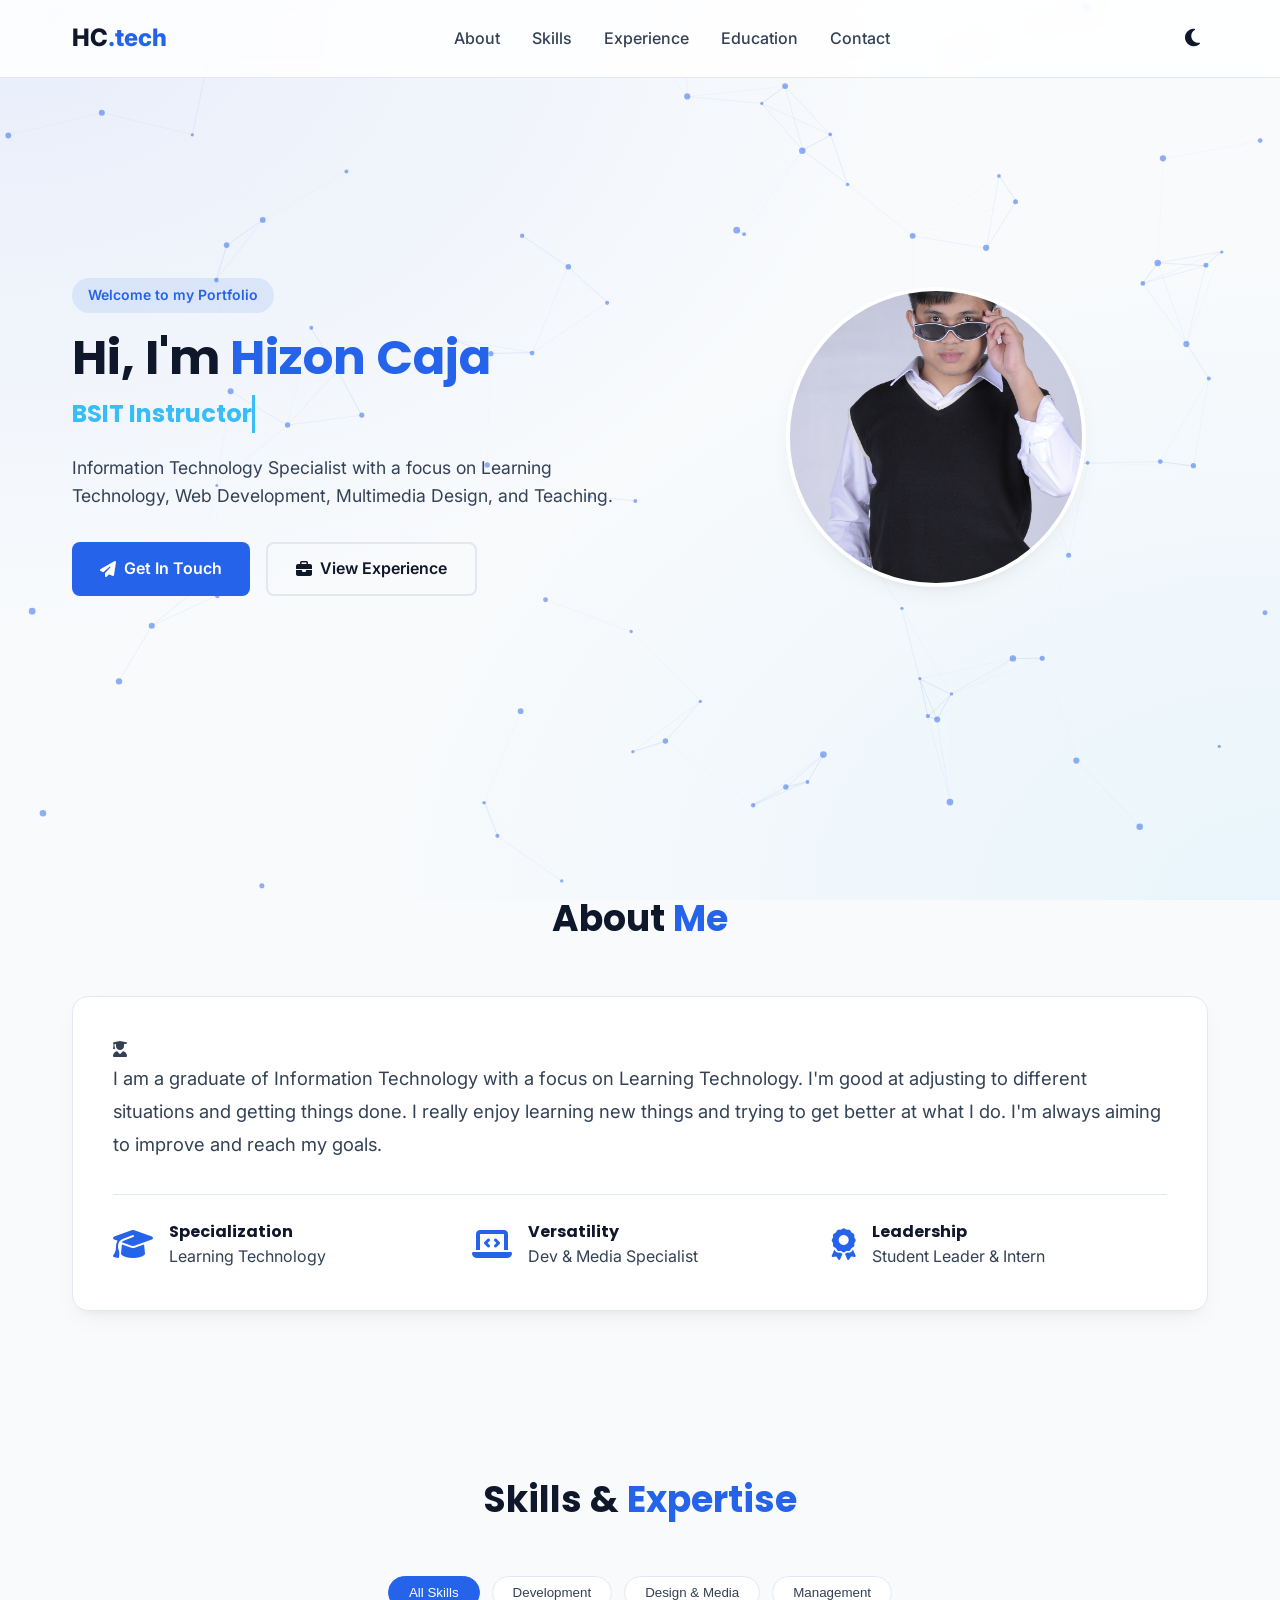
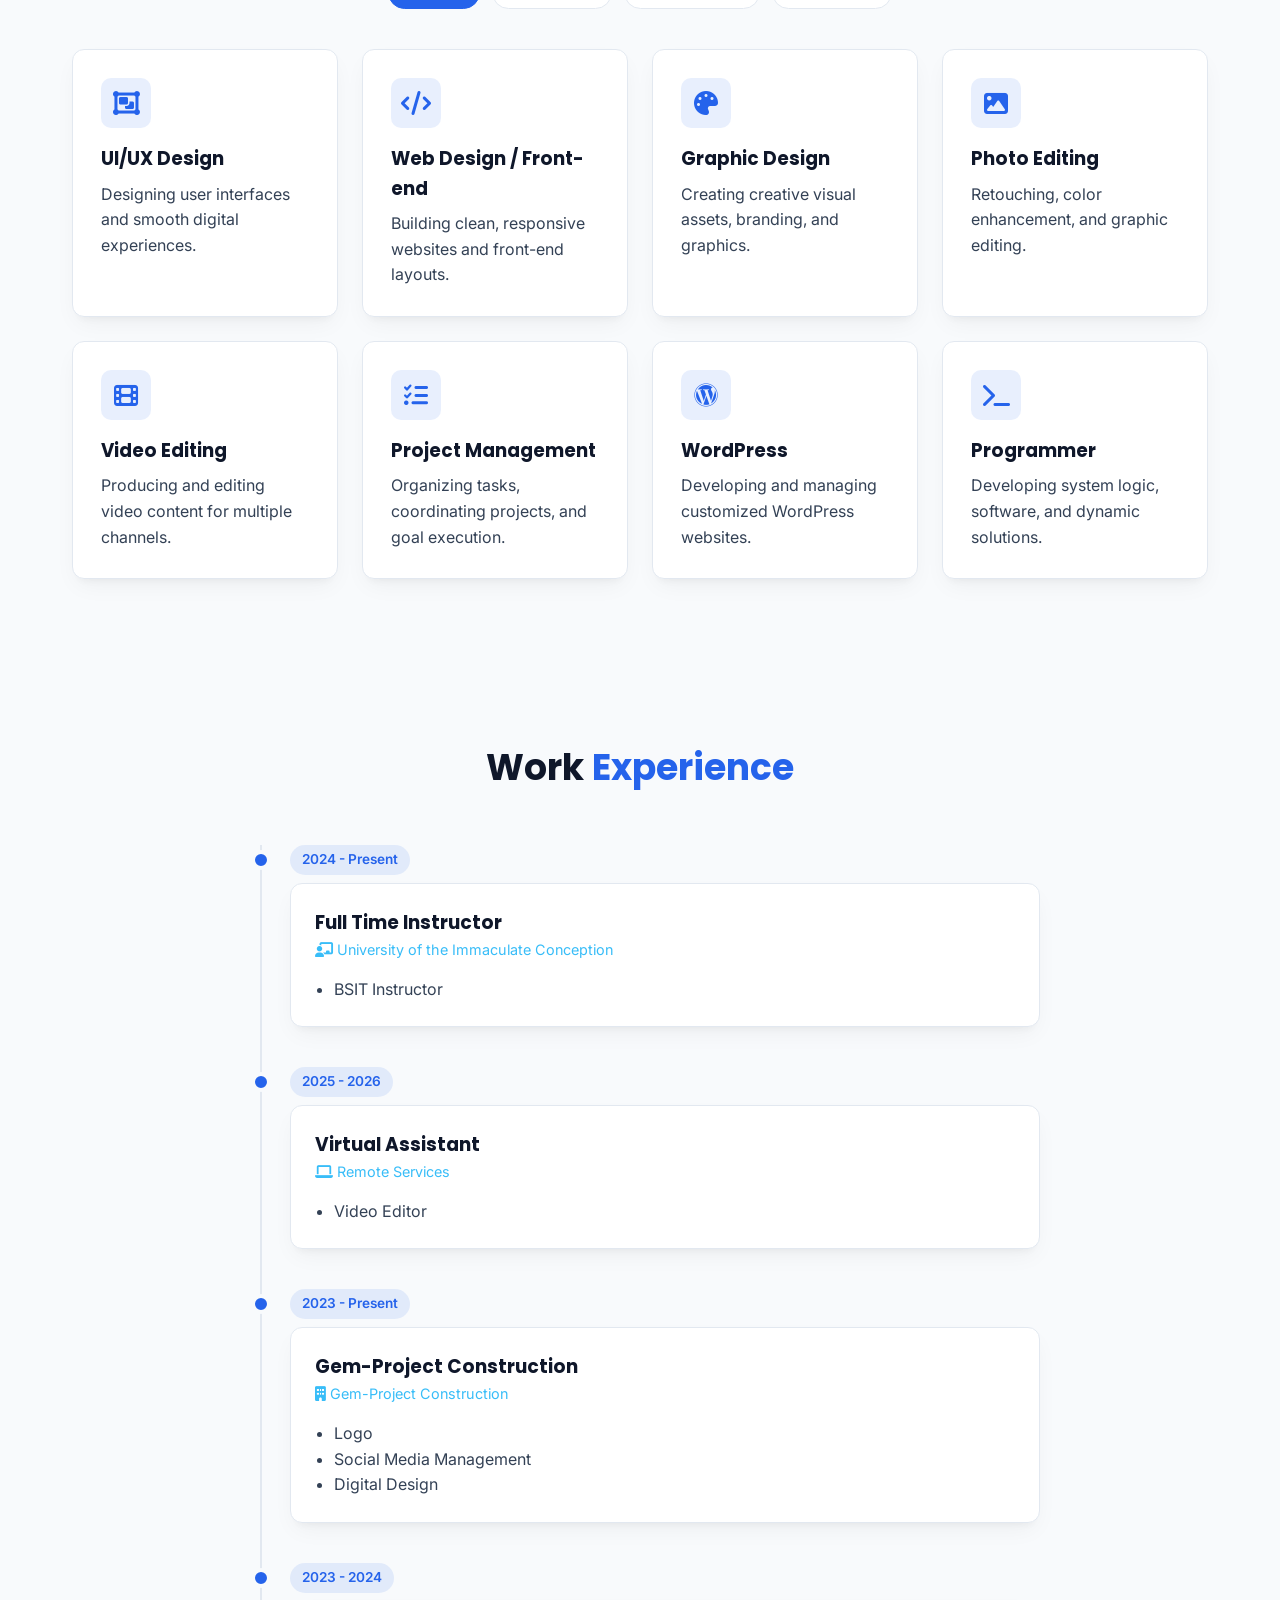
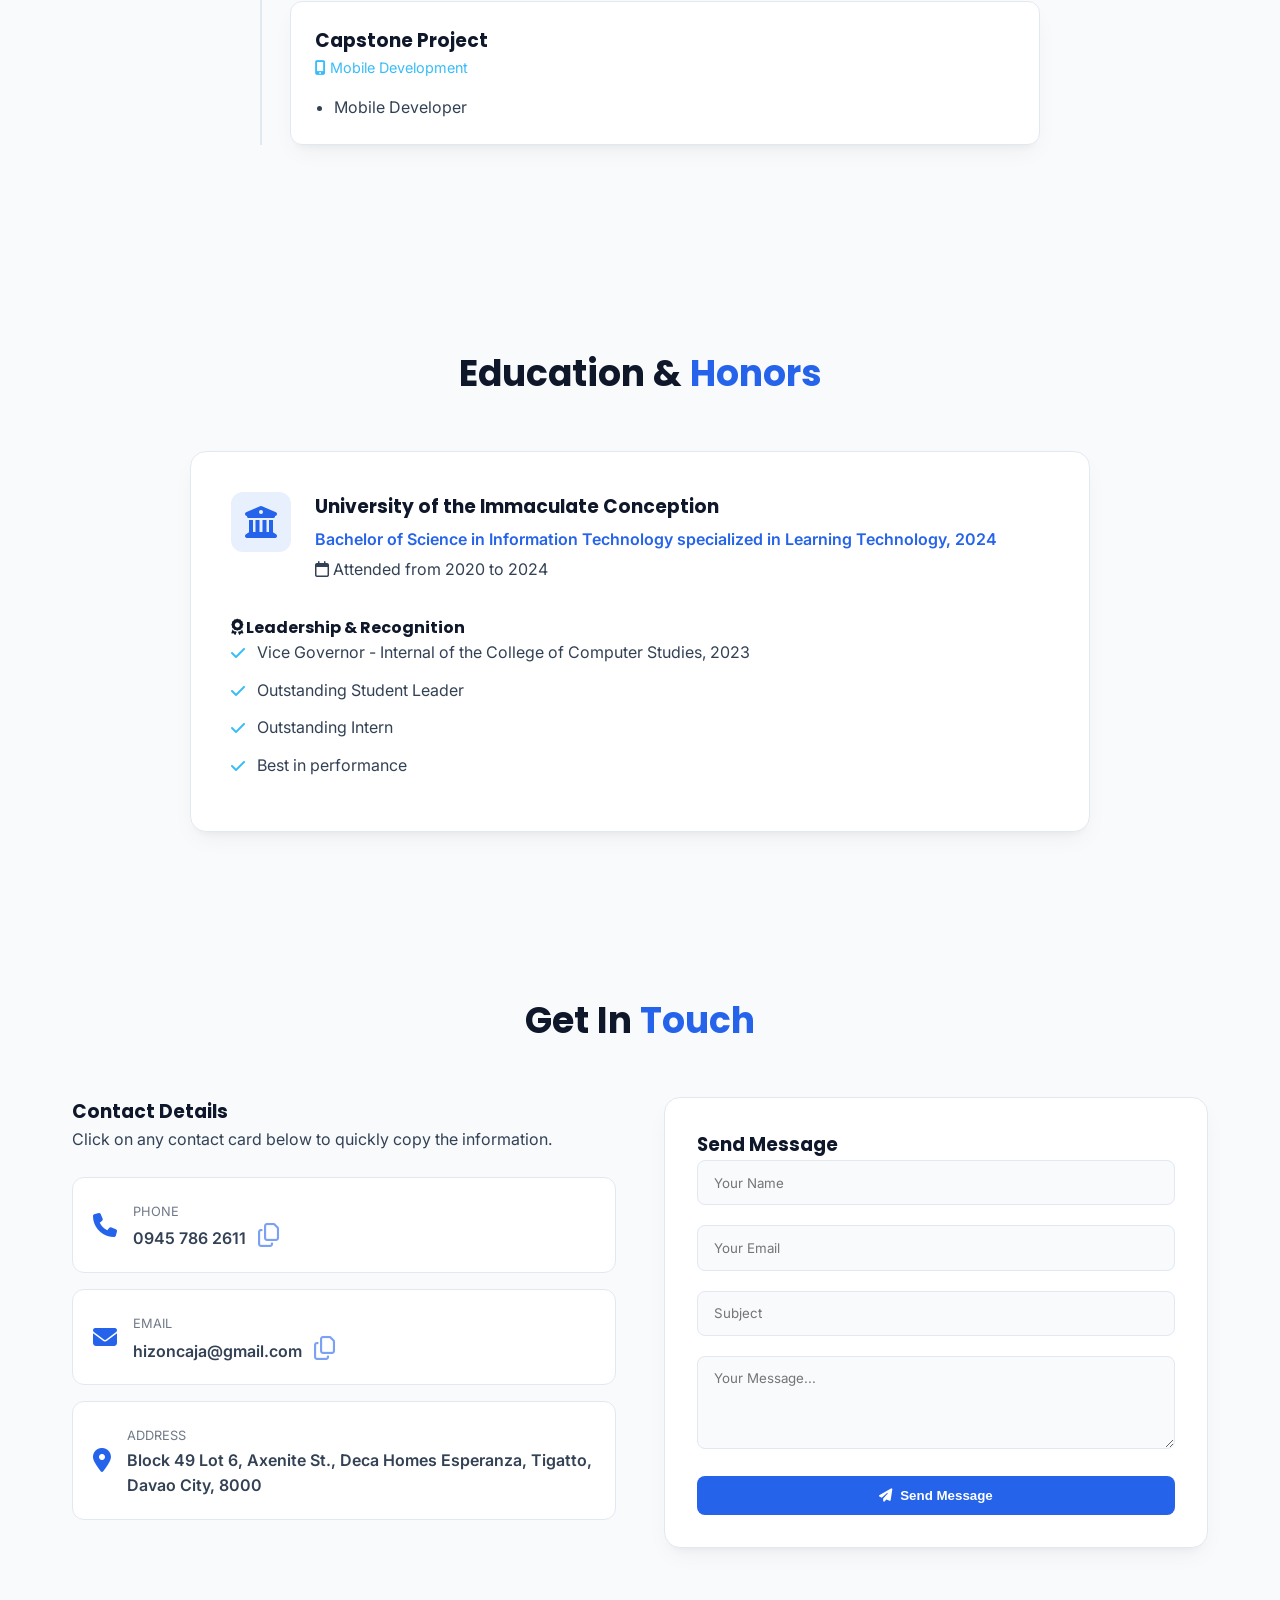
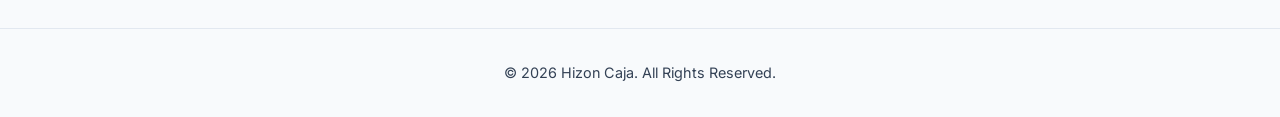
==== index.html @ 7aa52e42 "Rename portfolio.html to index.html" ====
<!DOCTYPE html>
<html lang="en">
<head>
  <meta charset="UTF-8">
  <meta name="viewport" content="width=device-width, initial-scale=1.0">
  <title>Hizon Caja | Information Technology Portfolio</title>
  <link rel="stylesheet" href="style.css">
  <!-- Google Fonts -->
  <link rel="preconnect" href="https://fonts.googleapis.com">
  <link rel="preconnect" href="https://fonts.gstatic.com" crossorigin>
  <link href="https://fonts.googleapis.com/css2?family=Inter:wght@300;400;500;600;700;800&family=Poppins:wght@400;600;700&display=swap" rel="stylesheet">
  <!-- FontAwesome Icons -->
  <link rel="stylesheet" href="https://cdnjs.cloudflare.com/ajax/libs/font-awesome/6.4.0/css/all.min.css">
</head>
<body class="light-theme">

  <!-- Interactive Canvas Background -->
  <canvas id="bg-canvas"></canvas>

  <!-- Navigation Bar -->
  <header class="navbar">
    <div class="nav-container">
      <a href="#hero" class="logo">HC<span>.tech</span></a>
      <nav class="nav-links" id="nav-links">
        <a href="#about" class="nav-link">About</a>
        <a href="#skills" class="nav-link">Skills</a>
        <a href="#experience" class="nav-link">Experience</a>
        <a href="#education" class="nav-link">Education</a>
        <a href="#contact" class="nav-link">Contact</a>
      </nav>
      <div class="nav-actions">
        <button id="theme-toggle" class="theme-btn" aria-label="Toggle Dark/Light Mode">
          <i class="fa-solid fa-moon"></i>
        </button>
        <button id="hamburger" class="hamburger" aria-label="Toggle Menu">
          <i class="fa-solid fa-bars"></i>
        </button>
      </div>
    </div>
  </header>

  <!-- Hero Section -->
  <section id="hero" class="hero-section">
    <div class="container hero-grid">
      <div class="hero-content">
        <span class="badge">Welcome to my Portfolio</span>
        <h1 class="hero-title">Hi, I'm <span class="highlight">Hizon Caja</span></h1>
        <h2 class="typing-container"><span class="typing-text"></span><span class="cursor">&nbsp;</span></h2>
        <p class="hero-bio">
          Information Technology Specialist with a focus on Learning Technology, Web Development, Multimedia Design, and Teaching.
        </p>
        <div class="hero-buttons">
          <a href="#contact" class="btn btn-primary"><i class="fa-solid fa-paper-plane"></i> Get In Touch</a>
          <a href="#experience" class="btn btn-outline"><i class="fa-solid fa-briefcase"></i> View Experience</a>
        </div>
      </div>
      
      <!-- Profile Photo Frame -->
      <div class="hero-image-container">
        <div class="image-wrapper">
          <!-- ATTACH YOUR PHOTO HERE: Set your photo file path in the src attribute below -->
          <img src="photos\Caja, Hizon B-2285.jpg" alt="Hizon Caja Profile Photo" id="profile-photo" class="profile-photo" />
          <div class="placeholder-overlay" id="placeholder-overlay">
            <i class="fa-regular fa-user"></i>
            <span>Attach Photo Here</span>
          </div>
        </div>
      </div>
    </div>
  </section>

  <!-- About Section -->
  <section id="about" class="section about-section">
    <div class="container">
      <h2 class="section-title">About <span>Me</span></h2>
      <div class="about-card">
        <div class="about-icon"><i class="fa-solid fa-user-graduate"></i></div>
        <p class="about-text">
          I am a graduate of Information Technology with a focus on Learning Technology. I'm good at adjusting to different situations and getting things done. I really enjoy learning new things and trying to get better at what I do. I'm always aiming to improve and reach my goals.
        </p>
        <div class="quick-highlights">
          <div class="highlight-item">
            <i class="fa-solid fa-graduation-cap"></i>
            <div>
              <h4>Specialization</h4>
              <p>Learning Technology</p>
            </div>
          </div>
          <div class="highlight-item">
            <i class="fa-solid fa-laptop-code"></i>
            <div>
              <h4>Versatility</h4>
              <p>Dev & Media Specialist</p>
            </div>
          </div>
          <div class="highlight-item">
            <i class="fa-solid fa-award"></i>
            <div>
              <h4>Leadership</h4>
              <p>Student Leader & Intern</p>
            </div>
          </div>
        </div>
      </div>
    </div>
  </section>

  <!-- Skills Section -->
  <section id="skills" class="section skills-section">
    <div class="container">
      <h2 class="section-title">Skills & <span>Expertise</span></h2>
      
      <div class="skills-filter">
        <button class="filter-btn active" data-filter="all">All Skills</button>
        <button class="filter-btn" data-filter="tech">Development</button>
        <button class="filter-btn" data-filter="design">Design & Media</button>
        <button class="filter-btn" data-filter="management">Management</button>
      </div>

      <div class="skills-grid">
        <div class="skill-card" data-category="design">
          <div class="skill-icon"><i class="fa-solid fa-object-group"></i></div>
          <h3>UI/UX Design</h3>
          <p>Designing user interfaces and smooth digital experiences.</p>
        </div>

        <div class="skill-card" data-category="tech">
          <div class="skill-icon"><i class="fa-solid fa-code"></i></div>
          <h3>Web Design / Front-end</h3>
          <p>Building clean, responsive websites and front-end layouts.</p>
        </div>

        <div class="skill-card" data-category="design">
          <div class="skill-icon"><i class="fa-solid fa-palette"></i></div>
          <h3>Graphic Design</h3>
          <p>Creating creative visual assets, branding, and graphics.</p>
        </div>

        <div class="skill-card" data-category="design">
          <div class="skill-icon"><i class="fa-solid fa-image"></i></div>
          <h3>Photo Editing</h3>
          <p>Retouching, color enhancement, and graphic editing.</p>
        </div>

        <div class="skill-card" data-category="design">
          <div class="skill-icon"><i class="fa-solid fa-film"></i></div>
          <h3>Video Editing</h3>
          <p>Producing and editing video content for multiple channels.</p>
        </div>

        <div class="skill-card" data-category="management">
          <div class="skill-icon"><i class="fa-solid fa-list-check"></i></div>
          <h3>Project Management</h3>
          <p>Organizing tasks, coordinating projects, and goal execution.</p>
        </div>

        <div class="skill-card" data-category="tech">
          <div class="skill-icon"><i class="fa-brands fa-wordpress"></i></div>
          <h3>WordPress</h3>
          <p>Developing and managing customized WordPress websites.</p>
        </div>

        <div class="skill-card" data-category="tech">
          <div class="skill-icon"><i class="fa-solid fa-terminal"></i></div>
          <h3>Programmer</h3>
          <p>Developing system logic, software, and dynamic solutions.</p>
        </div>
      </div>
    </div>
  </section>

  <!-- Experience Section -->
  <section id="experience" class="section experience-section">
    <div class="container">
      <h2 class="section-title">Work <span>Experience</span></h2>
      <div class="timeline">
        
        <div class="timeline-item">
          <div class="timeline-dot"></div>
          <div class="timeline-date">2024 - Present</div>
          <div class="timeline-content">
            <h3>Full Time Instructor</h3>
            <span class="timeline-company"><i class="fa-solid fa-chalkboard-user"></i> University of the Immaculate Conception </span>
            <ul>
              <li>BSIT Instructor</li>
            </ul>
          </div>
        </div>

        <div class="timeline-item">
          <div class="timeline-dot"></div>
          <div class="timeline-date">2025 - 2026</div>
          <div class="timeline-content">
            <h3>Virtual Assistant</h3>
            <span class="timeline-company"><i class="fa-solid fa-laptop"></i> Remote Services</span>
            <ul>
              <li>Video Editor</li>
            </ul>
          </div>
        </div>

        <div class="timeline-item">
          <div class="timeline-dot"></div>
          <div class="timeline-date">2023 - Present</div>
          <div class="timeline-content">
            <h3>Gem-Project Construction</h3>
            <span class="timeline-company"><i class="fa-solid fa-building"></i> Gem-Project Construction</span>
            <ul>
              <li>Logo</li>
              <li>Social Media Management</li>
              <li>Digital Design</li>
            </ul>
          </div>
        </div>

        <div class="timeline-item">
          <div class="timeline-dot"></div>
          <div class="timeline-date">2023 - 2024</div>
          <div class="timeline-content">
            <h3>Capstone Project</h3>
            <span class="timeline-company"><i class="fa-solid fa-mobile-screen-button"></i> Mobile Development</span>
            <ul>
              <li>Mobile Developer</li>
            </ul>
          </div>
        </div>

      </div>
    </div>
  </section>

  <!-- Education Section -->
  <section id="education" class="section education-section">
    <div class="container">
      <h2 class="section-title">Education & <span>Honors</span></h2>
      <div class="education-card">
        <div class="edu-header">
          <div class="edu-icon">
            <i class="fa-solid fa-university"></i>
          </div>
          <div>
            <h3>University of the Immaculate Conception</h3>
            <p class="edu-degree">Bachelor of Science in Information Technology specialized in Learning Technology, 2024</p>
            <span class="edu-period"><i class="fa-regular fa-calendar"></i> Attended from 2020 to 2024</span>
          </div>
        </div>
        <div class="edu-achievements">
          <h4><i class="fa-solid fa-award"></i> Leadership & Recognition</h4>
          <ul class="achievement-list">
            <li><i class="fa-solid fa-check"></i> Vice Governor - Internal of the College of Computer Studies, 2023</li>
            <li><i class="fa-solid fa-check"></i> Outstanding Student Leader</li>
            <li><i class="fa-solid fa-check"></i> Outstanding Intern</li>
            <li><i class="fa-solid fa-check"></i> Best in performance</li>
          </ul>
        </div>
      </div>
    </div>
  </section>

  <!-- Contact Section -->
  <section id="contact" class="section contact-section">
    <div class="container">
      <h2 class="section-title">Get In <span>Touch</span></h2>
      <div class="contact-grid">
        <div class="contact-info">
          <h3>Contact Details</h3>
          <p>Click on any contact card below to quickly copy the information.</p>
          
          <div class="contact-cards">
            <div class="contact-card" onclick="copyText('09457862611', 'Phone number copied!')">
              <i class="fa-solid fa-phone"></i>
              <div>
                <span>Phone</span>
                <p>0945 786 2611 <i class="fa-regular fa-copy copy-icon"></i></p>
              </div>
            </div>

            <div class="contact-card" onclick="copyText('hizoncaja@gmail.com', 'Email address copied!')">
              <i class="fa-solid fa-envelope"></i>
              <div>
                <span>Email</span>
                <p>hizoncaja@gmail.com <i class="fa-regular fa-copy copy-icon"></i></p>
              </div>
            </div>

            <div class="contact-card">
              <i class="fa-solid fa-location-dot"></i>
              <div>
                <span>Address</span>
                <p>Block 49 Lot 6, Axenite St., Deca Homes Esperanza, Tigatto, Davao City, 8000</p>
              </div>
            </div>
          </div>
        </div>

        <div class="contact-form-container">
          <form id="contact-form" onsubmit="handleFormSubmit(event)">
            <h3>Send Message</h3>
            <div class="form-group">
              <input type="text" id="name" required placeholder="Your Name">
            </div>
            <div class="form-group">
              <input type="email" id="email" required placeholder="Your Email">
            </div>
            <div class="form-group">
              <input type="text" id="subject" required placeholder="Subject">
            </div>
            <div class="form-group">
              <textarea id="message" rows="4" required placeholder="Your Message..."></textarea>
            </div>
            <button type="submit" class="btn btn-primary btn-full"><i class="fa-solid fa-paper-plane"></i> Send Message</button>
          </form>
        </div>
      </div>
    </div>
  </section>

  <!-- Notification Toast -->
  <div id="toast" class="toast">Copied to clipboard!</div>

  <!-- Footer -->
  <footer class="footer">
    <div class="container">
      <p>&copy; 2026 Hizon Caja. All Rights Reserved.</p>
    </div>
  </footer>

  <script src="script.js"></script>
</body>
</html>
---- style.css ----
/* Color Variables & Theme Configurations */
:root {
  --primary: #2563eb;
  --primary-hover: #1d4ed8;
  --accent: #38bdf8;
  --bg-color: #f8fafc;
  --card-bg: #ffffff;
  --text-color: #334155;
  --heading-color: #0f172a;
  --border-color: #e2e8f0;
  --shadow: 0 10px 25px -5px rgba(0, 0, 0, 0.05), 0 8px 10px -6px rgba(0, 0, 0, 0.05);
  --transition: all 0.3s ease;
}

[data-theme="dark"] {
  --bg-color: #0f172a;
  --card-bg: #1e293b;
  --text-color: #cbd5e1;
  --heading-color: #f8fafc;
  --border-color: #334155;
  --shadow: 0 10px 25px -5px rgba(0, 0, 0, 0.3);
}

/* Base Styles */
* {
  margin: 0;
  padding: 0;
  box-sizing: border-box;
}

html {
  scroll-behavior: smooth;
  font-size: 16px;
}

body {
  font-family: 'Inter', sans-serif;
  background-color: var(--bg-color);
  color: var(--text-color);
  line-height: 1.6;
  transition: var(--transition);
}

h1, h2, h3, h4, h5, h6 {
  color: var(--heading-color);
  font-family: 'Poppins', sans-serif;
  font-weight: 700;
}

a {
  text-decoration: none;
  color: inherit;
}

ul {
  list-style: none;
}

.container {
  max-width: 1200px;
  margin: 0 auto;
  padding: 0 2rem;
}

.section {
  padding: 5rem 0;
}

.section-title {
  font-size: 2.25rem;
  text-align: center;
  margin-bottom: 3rem;
}

.section-title span {
  color: var(--primary);
}

/* Header & Navigation */
.navbar {
  position: fixed;
  top: 0;
  left: 0;
  width: 100%;
  background: rgba(255, 255, 255, 0.85);
  backdrop-filter: blur(10px);
  border-bottom: 1px solid var(--border-color);
  z-index: 1000;
  transition: var(--transition);
}

[data-theme="dark"] .navbar {
  background: rgba(15, 23, 42, 0.85);
}

.nav-container {
  max-width: 1200px;
  margin: 0 auto;
  display: flex;
  justify-content: space-between;
  align-items: center;
  padding: 1.2rem 2rem;
}

.logo {
  font-size: 1.5rem;
  font-weight: 800;
  color: var(--heading-color);
}

.logo span {
  color: var(--primary);
}

.nav-links {
  display: flex;
  gap: 2rem;
}

.nav-link {
  font-weight: 500;
  transition: var(--transition);
}

.nav-link:hover, .nav-link.active {
  color: var(--primary);
}

.nav-actions {
  display: flex;
  align-items: center;
  gap: 1rem;
}

.theme-btn, .hamburger {
  background: none;
  border: none;
  font-size: 1.25rem;
  color: var(--heading-color);
  cursor: pointer;
  padding: 0.5rem;
}

.hamburger {
  display: none;
}

/* Hero Section */
.hero-section {
  padding-top: 9rem;
  padding-bottom: 5rem;
  min-height: 90vh;
  display: flex;
  align-items: center;
}

.hero-grid {
  display: grid;
  grid-template-columns: 1fr 1fr;
  gap: 3rem;
  align-items: center;
}

.badge {
  background: rgba(37, 99, 235, 0.1);
  color: var(--primary);
  padding: 0.4rem 1rem;
  border-radius: 50px;
  font-size: 0.875rem;
  font-weight: 600;
  display: inline-block;
  margin-bottom: 1rem;
}

.hero-title {
  font-size: 3rem;
  line-height: 1.2;
  margin-bottom: 0.5rem;
}

.highlight {
  color: var(--primary);
}

.typing-container {
  font-size: 1.5rem;
  color: var(--accent);
  margin-bottom: 1.5rem;
  height: 2.2rem;
}

.cursor {
  display: inline-block;
  width: 3px;
  background-color: var(--accent);
  animation: blink 0.7s infinite;
}

@keyframes blink {
  0%, 100% { opacity: 1; }
  50% { opacity: 0; }
}

.hero-bio {
  font-size: 1.1rem;
  margin-bottom: 2rem;
}

.hero-buttons {
  display: flex;
  gap: 1rem;
}

.btn {
  display: inline-flex;
  align-items: center;
  gap: 0.5rem;
  padding: 0.75rem 1.75rem;
  border-radius: 8px;
  font-weight: 600;
  cursor: pointer;
  transition: var(--transition);
  border: none;
}

.btn-primary {
  background-color: var(--primary);
  color: #ffffff;
}

.btn-primary:hover {
  background-color: var(--primary-hover);
  transform: translateY(-2px);
}

.btn-outline {
  border: 2px solid var(--border-color);
  background: transparent;
  color: var(--heading-color);
}

.btn-outline:hover {
  border-color: var(--primary);
  color: var(--primary);
  transform: translateY(-2px);
}

/* Image Frame Placeholder */
.hero-image-container {
  display: flex;
  justify-content: center;
}

.image-wrapper {
  position: relative;
  width: 300px;
  height: 300px;
  border-radius: 50%;
  border: 4px solid var(--card-bg);
  box-shadow: var(--shadow);
  overflow: hidden;
  background-color: var(--border-color);
  display: flex;
  justify-content: center;
  align-items: center;
}

.profile-photo {
  width: 100%;
  height: 100%;
  object-fit: cover;
  display: block;

  /* Adjust zoom and vertical position */
  transform: scale(1.5) translateY(40px); 
  transform-origin: center center;
}

.profile-photo[src=""], .profile-photo:not([src]) {
  display: none;
}

.placeholder-overlay {
  display: flex;
  flex-direction: column;
  align-items: center;
  gap: 0.5rem;
  color: var(--text-color);
  text-align: center;
}

.placeholder-overlay i {
  font-size: 3.5rem;
  color: var(--primary);
}

/* About Section */
.about-card {
  background-color: var(--card-bg);
  border-radius: 16px;
  padding: 2.5rem;
  box-shadow: var(--shadow);
  border: 1px solid var(--border-color);
}

.about-text {
  font-size: 1.15rem;
  line-height: 1.8;
  margin-bottom: 2rem;
}

.quick-highlights {
  display: grid;
  grid-template-columns: repeat(auto-fit, minmax(220px, 1fr));
  gap: 1.5rem;
  padding-top: 1.5rem;
  border-top: 1px solid var(--border-color);
}

.highlight-item {
  display: flex;
  align-items: center;
  gap: 1rem;
}

.highlight-item i {
  font-size: 2rem;
  color: var(--primary);
}

/* Skills Section */
.skills-filter {
  display: flex;
  justify-content: center;
  gap: 0.75rem;
  margin-bottom: 2.5rem;
  flex-wrap: wrap;
}

.filter-btn {
  padding: 0.5rem 1.25rem;
  border-radius: 50px;
  border: 1px solid var(--border-color);
  background: var(--card-bg);
  color: var(--text-color);
  cursor: pointer;
  font-weight: 500;
  transition: var(--transition);
}

.filter-btn.active, .filter-btn:hover {
  background-color: var(--primary);
  color: #fff;
  border-color: var(--primary);
}

.skills-grid {
  display: grid;
  grid-template-columns: repeat(auto-fill, minmax(250px, 1fr));
  gap: 1.5rem;
}

.skill-card {
  background: var(--card-bg);
  border-radius: 12px;
  padding: 1.75rem;
  border: 1px solid var(--border-color);
  box-shadow: var(--shadow);
  transition: var(--transition);
}

.skill-card:hover {
  transform: translateY(-5px);
  border-color: var(--primary);
}

.skill-icon {
  width: 50px;
  height: 50px;
  background: rgba(37, 99, 235, 0.1);
  border-radius: 10px;
  display: flex;
  align-items: center;
  justify-content: center;
  font-size: 1.5rem;
  color: var(--primary);
  margin-bottom: 1rem;
}

.skill-card h3 {
  font-size: 1.15rem;
  margin-bottom: 0.5rem;
}

/* Experience Section */
.timeline {
  position: relative;
  max-width: 800px;
  margin: 0 auto;
}

.timeline::before {
  content: '';
  position: absolute;
  top: 0;
  left: 20px;
  width: 2px;
  height: 100%;
  background-color: var(--border-color);
}

.timeline-item {
  position: relative;
  padding-left: 50px;
  margin-bottom: 2.5rem;
}

.timeline-dot {
  position: absolute;
  left: 11px;
  top: 5px;
  width: 20px;
  height: 20px;
  border-radius: 50%;
  background: var(--primary);
  border: 4px solid var(--bg-color);
}

.timeline-date {
  display: inline-block;
  padding: 0.25rem 0.75rem;
  background: rgba(37, 99, 235, 0.1);
  color: var(--primary);
  border-radius: 50px;
  font-size: 0.85rem;
  font-weight: 600;
  margin-bottom: 0.5rem;
}

.timeline-content {
  background: var(--card-bg);
  border-radius: 12px;
  padding: 1.5rem;
  border: 1px solid var(--border-color);
  box-shadow: var(--shadow);
}

.timeline-company {
  display: block;
  font-size: 0.9rem;
  color: var(--accent);
  margin-bottom: 1rem;
}

.timeline-content ul {
  list-style-type: disc;
  padding-left: 1.2rem;
}

/* Education Section */
.education-card {
  background: var(--card-bg);
  border-radius: 16px;
  padding: 2.5rem;
  border: 1px solid var(--border-color);
  box-shadow: var(--shadow);
  max-width: 900px;
  margin: 0 auto;
}

.edu-header {
  display: flex;
  gap: 1.5rem;
  align-items: flex-start;
  margin-bottom: 2rem;
}

.edu-icon {
  width: 60px;
  height: 60px;
  background: rgba(37, 99, 235, 0.1);
  color: var(--primary);
  border-radius: 12px;
  display: flex;
  align-items: center;
  justify-content: center;
  font-size: 2rem;
  flex-shrink: 0;
}

.edu-degree {
  font-weight: 600;
  color: var(--primary);
  margin: 0.3rem 0;
}

.achievement-list li {
  display: flex;
  align-items: center;
  gap: 0.75rem;
  margin-bottom: 0.75rem;
}

.achievement-list i {
  color: var(--accent);
}

/* Contact Section */
.contact-grid {
  display: grid;
  grid-template-columns: 1fr 1fr;
  gap: 3rem;
}

.contact-cards {
  display: flex;
  flex-direction: column;
  gap: 1rem;
  margin-top: 1.5rem;
}

.contact-card {
  background: var(--card-bg);
  padding: 1.25rem;
  border-radius: 12px;
  border: 1px solid var(--border-color);
  display: flex;
  align-items: center;
  gap: 1rem;
  cursor: pointer;
  transition: var(--transition);
}

.contact-card:hover {
  border-color: var(--primary);
  transform: translateX(5px);
}

.contact-card i {
  font-size: 1.5rem;
  color: var(--primary);
}

.contact-card span {
  font-size: 0.8rem;
  text-transform: uppercase;
  opacity: 0.7;
}

.contact-card p {
  font-weight: 600;
}

.copy-icon {
  margin-left: 0.5rem;
  font-size: 0.85rem;
  opacity: 0.6;
}

.contact-form-container {
  background: var(--card-bg);
  padding: 2rem;
  border-radius: 16px;
  border: 1px solid var(--border-color);
  box-shadow: var(--shadow);
}

.form-group {
  margin-bottom: 1.25rem;
}

.form-group input, .form-group textarea {
  width: 100%;
  padding: 0.85rem 1rem;
  border-radius: 8px;
  border: 1px solid var(--border-color);
  background: var(--bg-color);
  color: var(--heading-color);
  font-family: inherit;
  outline: none;
}

.form-group input:focus, .form-group textarea:focus {
  border-color: var(--primary);
}

.btn-full {
  width: 100%;
  justify-content: center;
}

/* Toast */
.toast {
  position: fixed;
  bottom: 2rem;
  right: 2rem;
  background: var(--primary);
  color: #fff;
  padding: 0.75rem 1.5rem;
  border-radius: 8px;
  font-weight: 500;
  box-shadow: 0 10px 15px rgba(0,0,0,0.2);
  transform: translateY(100px);
  opacity: 0;
  transition: var(--transition);
  z-index: 2000;
}

.toast.show {
  transform: translateY(0);
  opacity: 1;
}

/* Footer */
.footer {
  text-align: center;
  padding: 2rem 0;
  border-top: 1px solid var(--border-color);
  font-size: 0.9rem;
}

/* Mobile Responsive */
@media (max-width: 992px) {
  .hero-grid, .contact-grid {
    grid-template-columns: 1fr;
    text-align: center;
  }
  .hero-buttons {
    justify-content: center;
  }
}

@media (max-width: 768px) {
  .hamburger {
    display: block;
  }
  .nav-links {
    position: fixed;
    top: 70px;
    left: -100%;
    width: 100%;
    height: calc(100vh - 70px);
    background: var(--card-bg);
    flex-direction: column;
    align-items: center;
    padding-top: 3rem;
    transition: var(--transition);
  }
  .nav-links.active {
    left: 0;
  }
  .hero-title {
    font-size: 2.25rem;
  }
}

/* Interactive Background & Ambient Glow */
#bg-canvas {
  position: fixed;
  top: 0;
  left: 0;
  width: 100vw;
  height: 100vh;
  z-index: -1;
  pointer-events: none; /* Allows clicks to pass through to buttons */
}

/* Dynamic Ambient Glow Mesh on Body */
body {
  background-image: 
    radial-gradient(at 0% 0%, rgba(37, 99, 235, 0.08) 0px, transparent 50%),
    radial-gradient(at 100% 100%, rgba(56, 189, 248, 0.08) 0px, transparent 50%);
  background-attachment: fixed;
}

[data-theme="dark"] body {
  background-image: 
    radial-gradient(at 0% 0%, rgba(37, 99, 235, 0.15) 0px, transparent 50%),
    radial-gradient(at 100% 100%, rgba(56, 189, 248, 0.12) 0px, transparent 50%);
}
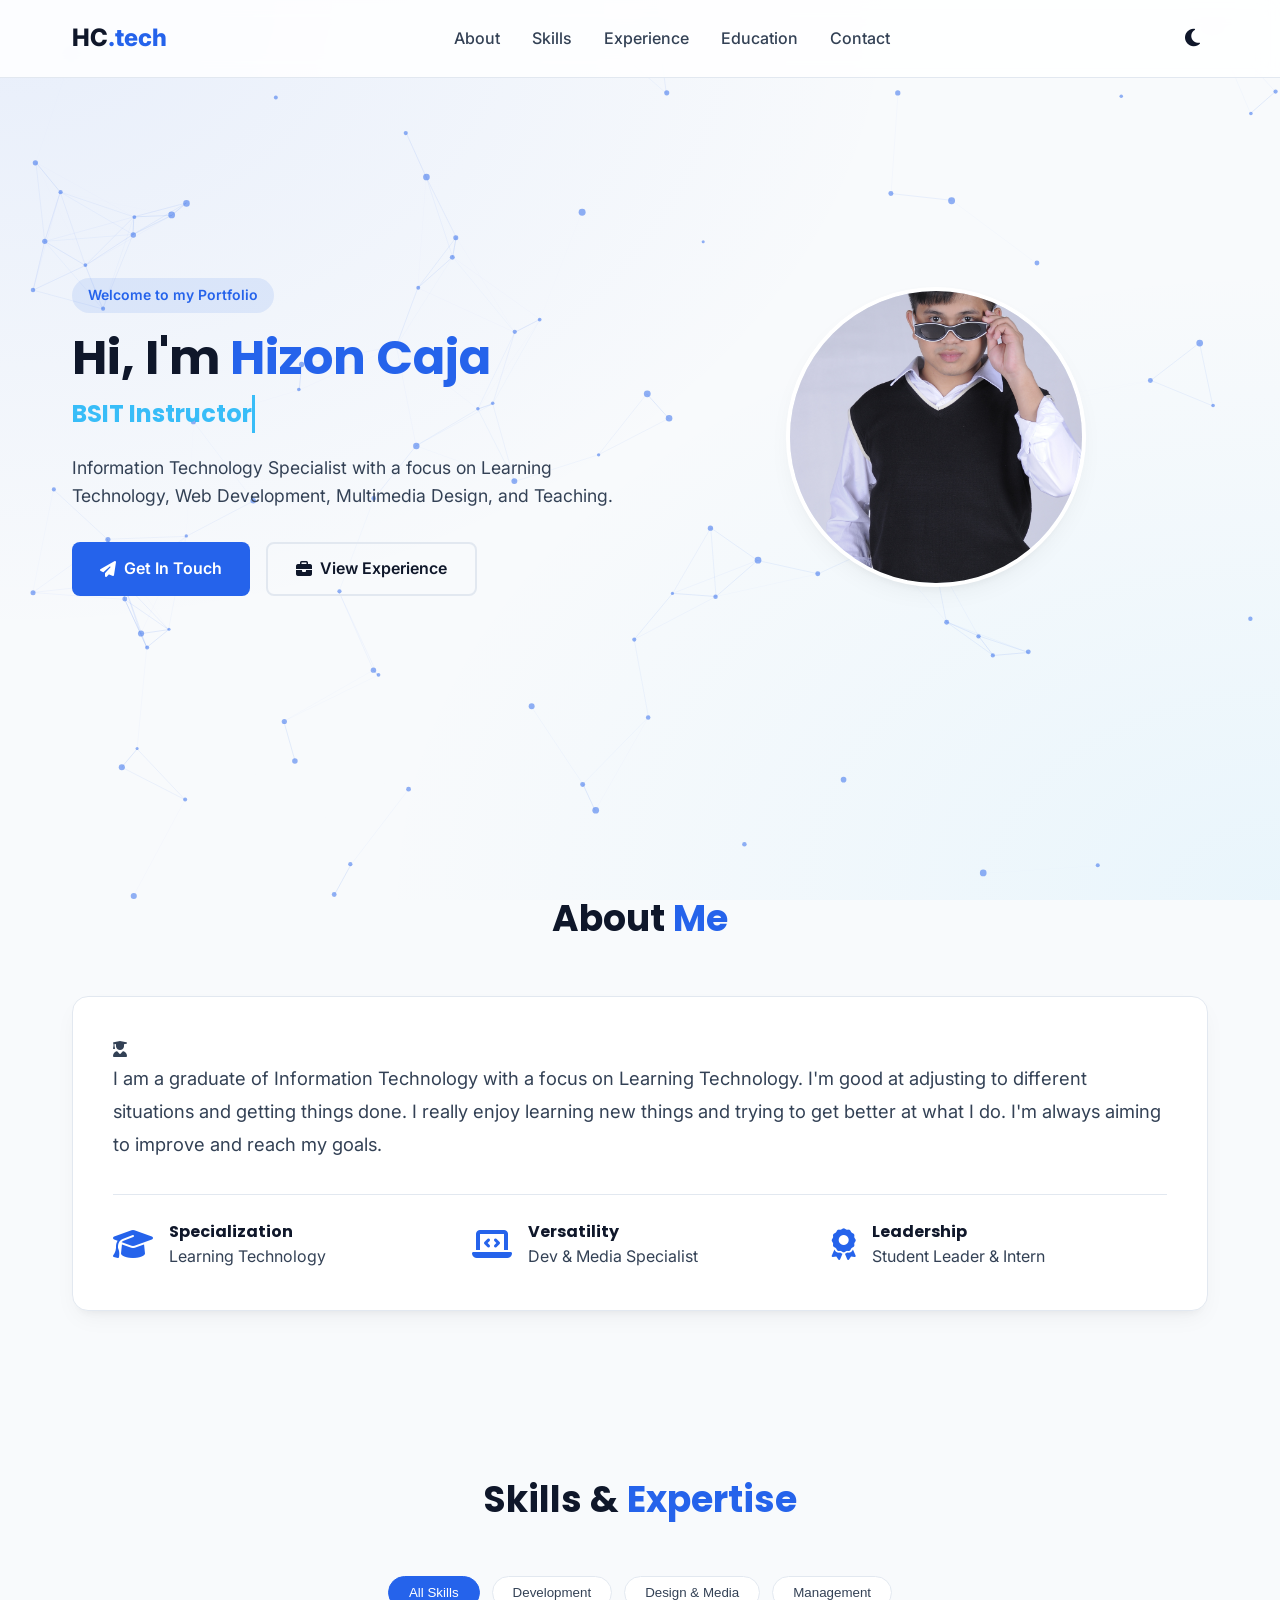
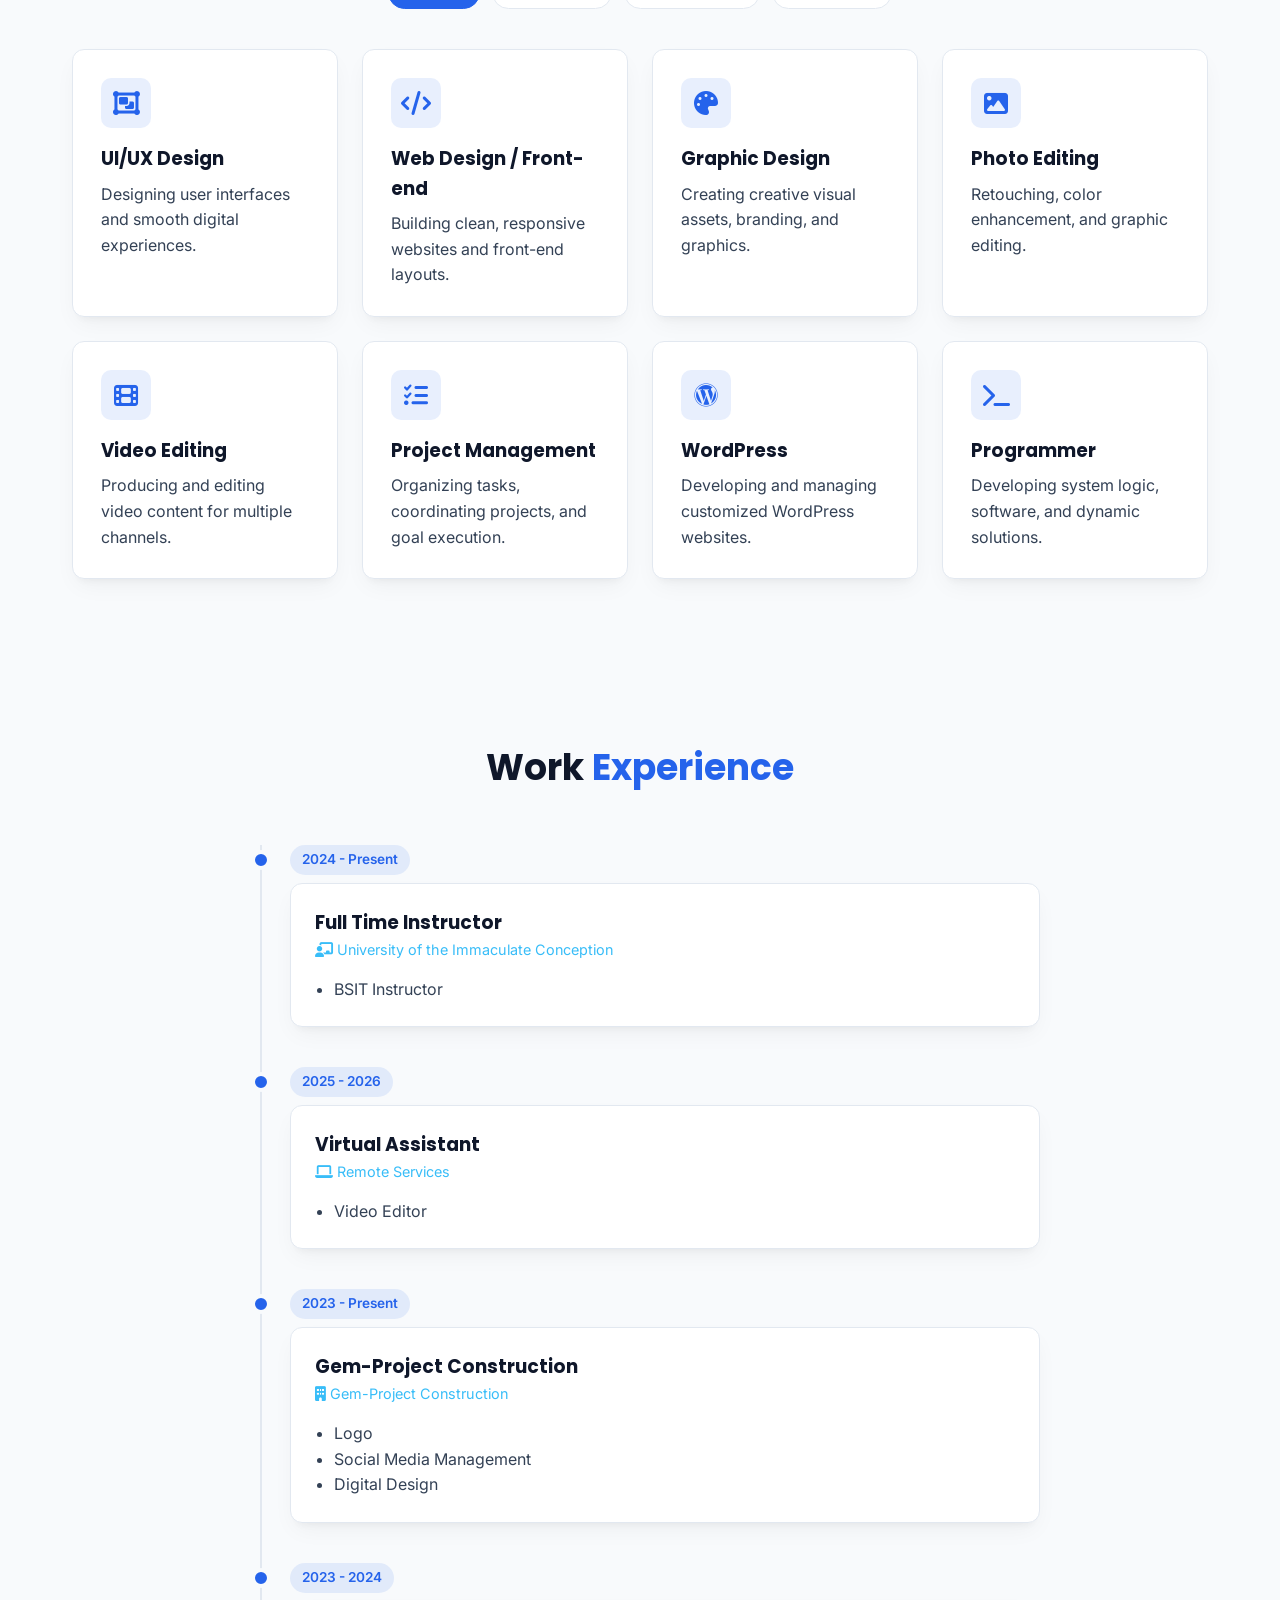
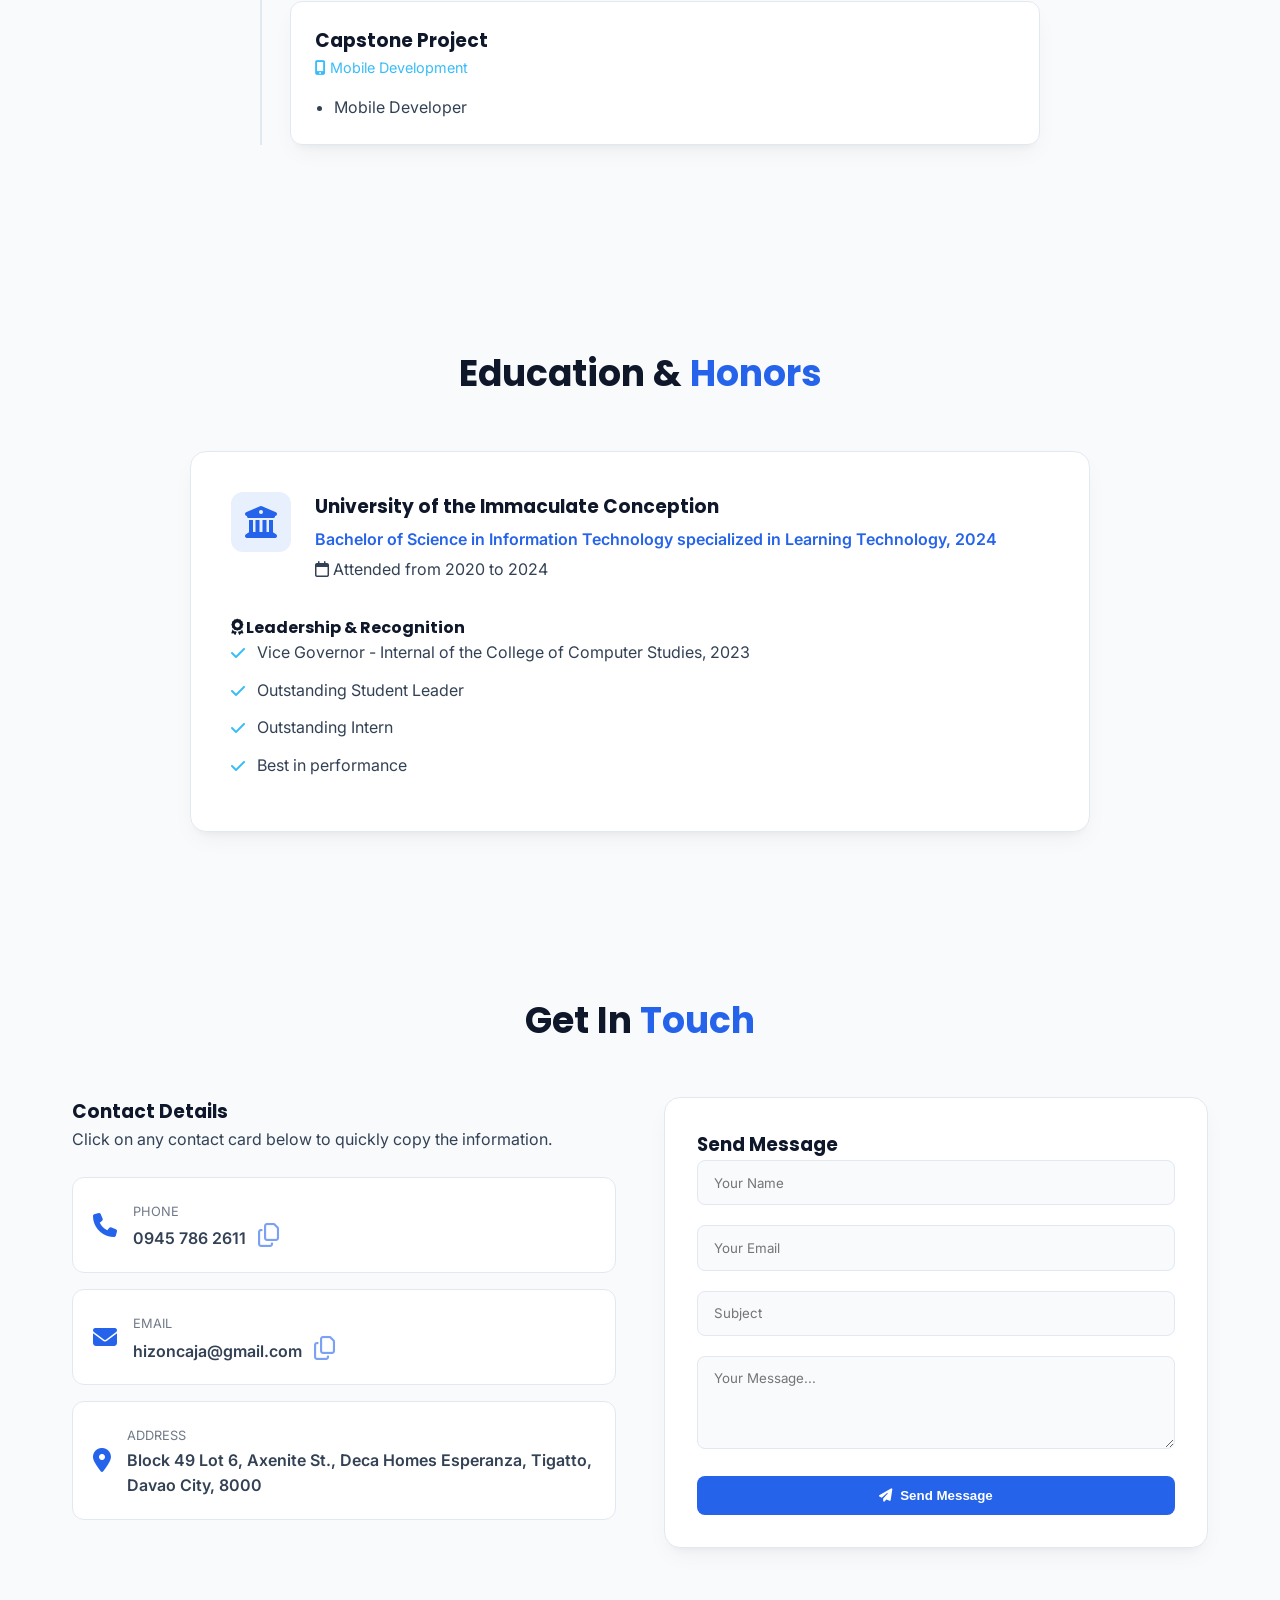
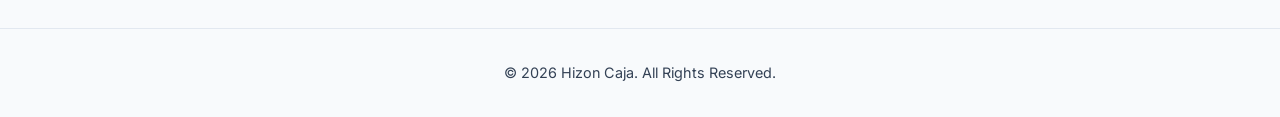
==== commit d99883a1: "Update index.html" ====
--- a/index.html
+++ b/index.html
@@ -60,10 +60,10 @@
         <div class="image-wrapper">
           <!-- ATTACH YOUR PHOTO HERE: Set your photo file path in the src attribute below -->
           <img src="photos\Caja, Hizon B-2285.jpg" alt="Hizon Caja Profile Photo" id="profile-photo" class="profile-photo" />
-          <div class="placeholder-overlay" id="placeholder-overlay">
+          <!-- <div class="placeholder-overlay" id="placeholder-overlay">
             <i class="fa-regular fa-user"></i>
             <span>Attach Photo Here</span>
-          </div>
+          </div> -->
         </div>
       </div>
     </div>
